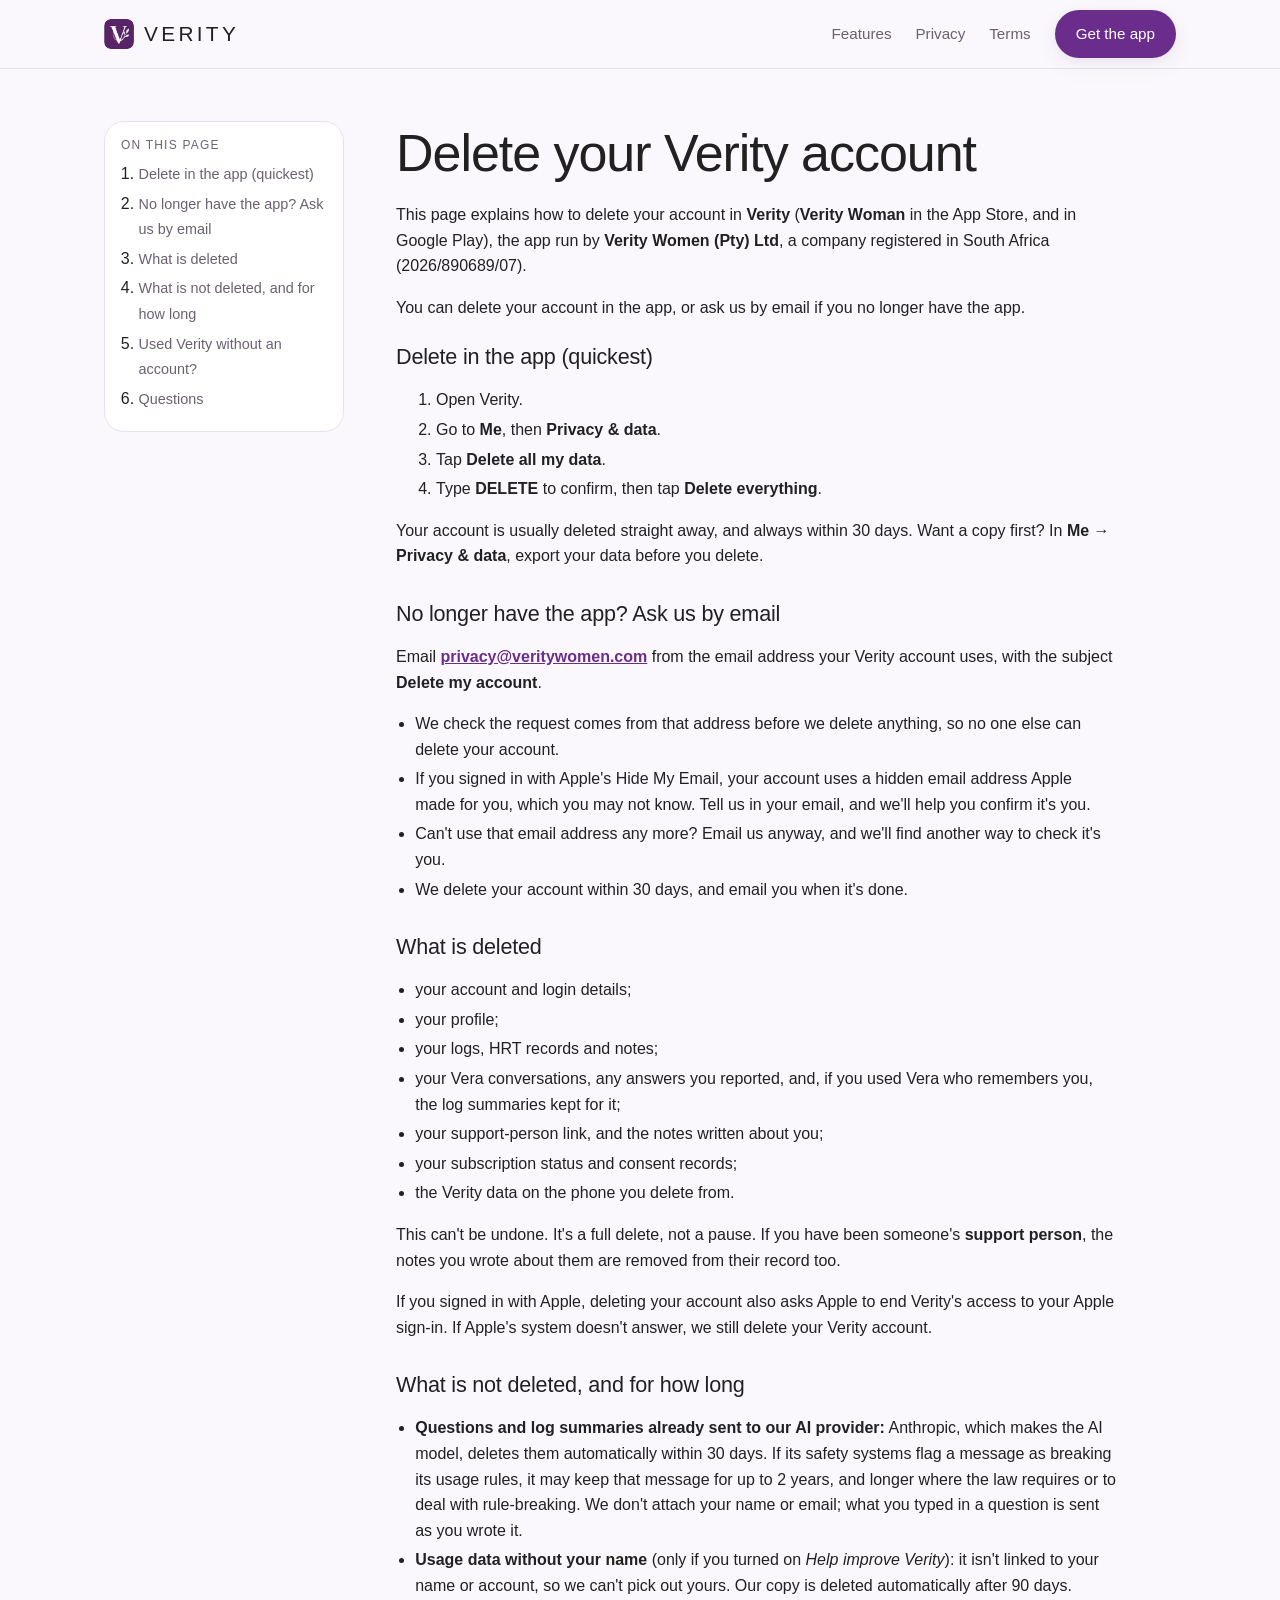
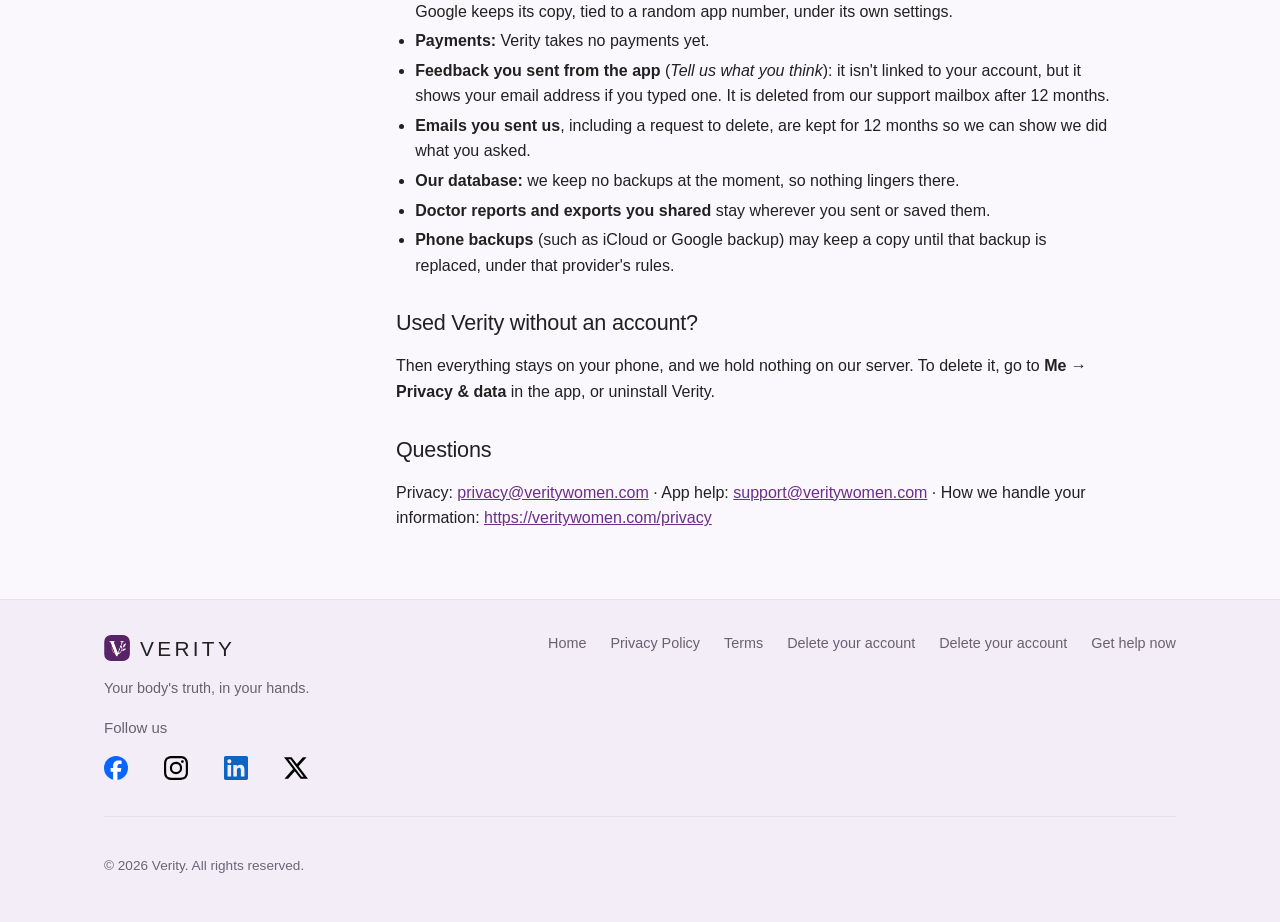
==== delete-account/index.html @ 9a5a7bed "Delete-account page (release 3) and footer link to it /delete-account from Lux's 25 Nov page v3 (sec" ====
<!DOCTYPE html>
<!--
  Terms of Use v2 for release 3 (no payments). Source: Lux, 25 Nov 2026 (Terms v2 final) with Lux's
  27 Nov 2026 release 3 edits. terms.html and terms/index.html must stay identical - change both.
  The Apple seller note under section 14.1 is live text on purpose; delete it once the App Store
  account is converted to Verity Women (Pty) Ltd (see the comment beside it).
-->
<html lang="en">
<head>
  <meta charset="UTF-8" />
  <meta name="viewport" content="width=device-width, initial-scale=1" />
  <title>Delete your account — Verity</title>
  <meta name="description" content="How to delete your Verity account and data, in the app or by email if you no longer have the app." />
  <meta name="theme-color" content="#6B2D8B" />
  <meta name="robots" content="index, follow" />
  <link rel="icon" type="image/png" sizes="96x96" href="/favicon-96.png" />
  <link rel="icon" type="image/png" sizes="32x32" href="/favicon-32.png" />
  <link rel="icon" type="image/png" sizes="16x16" href="/favicon-16.png" />
  <link rel="apple-touch-icon" sizes="180x180" href="/apple-touch-icon.png" />
  <link rel="stylesheet" href="/styles.css?v=20261127a" />
  <!-- Google Analytics (site visits only; Measurement ID G-VDQ16S09LS) -->
  <script async src="https://www.googletagmanager.com/gtag/js?id=G-VDQ16S09LS"></script>
  <script>
    window.dataLayer = window.dataLayer || [];
    function gtag(){dataLayer.push(arguments);}
    gtag('js', new Date());
    (function () {
      try {
        var params = new URLSearchParams(window.location.search);
        if (params.get('internal') === '1') {
          document.cookie = 'verity_ga_internal=1;path=/;max-age=31536000;SameSite=Lax;Secure';
        }
        var isInternal = document.cookie.split(';').some(function (c) {
          return c.trim().indexOf('verity_ga_internal=1') === 0;
        });
        gtag('config', 'G-VDQ16S09LS', isInternal ? { traffic_type: 'internal' } : {});
      } catch (e) {
        gtag('config', 'G-VDQ16S09LS');
      }
    })();
  </script>
</head>
<body>
  <a class="skip-link" href="#main">Skip to content</a>

  <header class="site-header">
    <div class="wrap nav">
      <a class="brand" href="/" aria-label="Verity home">
        <img class="brand-mark" src="/favicon-96.png" width="30" height="30" alt="" />
        <span class="wordmark">Verity</span>
      </a>
      <nav class="nav-links" aria-label="Primary">
        <a href="/#features">Features</a>
        <a href="/privacy">Privacy</a>
        <a href="/terms">Terms</a>
        <a class="btn btn-primary nav-cta" href="https://apps.apple.com/app/id6809762705">Get the app</a>
      </nav>
    </div>
  </header>

  <main id="main" class="legal">
    <div class="wrap legal-grid">
      <aside class="legal-toc" aria-label="On this page">
        <h2>On this page</h2>
        <ol>
          <li><a href="#delete-in-the-app-quickest">Delete in the app (quickest)</a></li>
          <li><a href="#no-longer-have-the-app-ask-us-by-email">No longer have the app? Ask us by email</a></li>
          <li><a href="#what-is-deleted">What is deleted</a></li>
          <li><a href="#what-is-not-deleted-and-for-how-long">What is not deleted, and for how long</a></li>
          <li><a href="#used-verity-without-an-account">Used Verity without an account?</a></li>
          <li><a href="#questions">Questions</a></li>
        </ol>
      </aside>
      <article class="legal-body">
        <h1>Delete your Verity account</h1>

<p>This page explains how to delete your account in <strong>Verity</strong> (<strong>Verity Woman</strong> in the App Store, and in Google Play), the app run by <strong>Verity Women (Pty) Ltd</strong>, a company registered in South Africa (2026/890689/07).</p>
<p>You can delete your account in the app, or ask us by email if you no longer have the app.</p>
<h2 id="delete-in-the-app-quickest">Delete in the app (quickest)</h2>
<ol>
<li>Open Verity.</li>
<li>Go to <strong>Me</strong>, then <strong>Privacy &amp; data</strong>.</li>
<li>Tap <strong>Delete all my data</strong>.</li>
<li>Type <strong>DELETE</strong> to confirm, then tap <strong>Delete everything</strong>.</li>
</ol>
<p>Your account is usually deleted straight away, and always within 30 days. Want a copy first? In <strong>Me → Privacy &amp; data</strong>, export your data before you delete.</p>
<h2 id="no-longer-have-the-app-ask-us-by-email">No longer have the app? Ask us by email</h2>
<p>Email <strong><a href="mailto:privacy@veritywomen.com">privacy@veritywomen.com</a></strong> from the email address your Verity account uses, with the subject <strong>Delete my account</strong>.</p>
<ul>
<li>We check the request comes from that address before we delete anything, so no one else can delete your account.</li>
<li>If you signed in with Apple's Hide My Email, your account uses a hidden email address Apple made for you, which you may not know. Tell us in your email, and we'll help you confirm it's you.</li>
<li>Can't use that email address any more? Email us anyway, and we'll find another way to check it's you.</li>
<li>We delete your account within 30 days, and email you when it's done.</li>
</ul>
<h2 id="what-is-deleted">What is deleted</h2>
<ul>
<li>your account and login details;</li>
<li>your profile;</li>
<li>your logs, HRT records and notes;</li>
<li>your Vera conversations, any answers you reported, and, if you used Vera who remembers you, the log summaries kept for it;</li>
<li>your support-person link, and the notes written about you;</li>
<li>your subscription status and consent records;</li>
<li>the Verity data on the phone you delete from.</li>
</ul>
<p>This can't be undone. It's a full delete, not a pause. If you have been someone's <strong>support person</strong>, the notes you wrote about them are removed from their record too.</p>
<p>If you signed in with Apple, deleting your account also asks Apple to end Verity's access to your Apple sign-in. If Apple's system doesn't answer, we still delete your Verity account.</p>
<h2 id="what-is-not-deleted-and-for-how-long">What is not deleted, and for how long</h2>
<ul>
<li><strong>Questions and log summaries already sent to our AI provider:</strong> Anthropic, which makes the AI model, deletes them automatically within 30 days. If its safety systems flag a message as breaking its usage rules, it may keep that message for up to 2 years, and longer where the law requires or to deal with rule-breaking. We don't attach your name or email; what you typed in a question is sent as you wrote it.</li>
<li><strong>Usage data without your name</strong> (only if you turned on <em>Help improve Verity</em>): it isn't linked to your name or account, so we can't pick out yours. Our copy is deleted automatically after 90 days. Google keeps its copy, tied to a random app number, under its own settings.</li>
<li><strong>Payments:</strong> Verity takes no payments yet.</li>
<li><strong>Feedback you sent from the app</strong> (<em>Tell us what you think</em>): it isn't linked to your account, but it shows your email address if you typed one. It is deleted from our support mailbox after 12 months.</li>
<li><strong>Emails you sent us</strong>, including a request to delete, are kept for 12 months so we can show we did what you asked.</li>
<li><strong>Our database:</strong> we keep no backups at the moment, so nothing lingers there.</li>
<li><strong>Doctor reports and exports you shared</strong> stay wherever you sent or saved them.</li>
<li><strong>Phone backups</strong> (such as iCloud or Google backup) may keep a copy until that backup is replaced, under that provider's rules.</li>
</ul>
<h2 id="used-verity-without-an-account">Used Verity without an account?</h2>
<p>Then everything stays on your phone, and we hold nothing on our server. To delete it, go to <strong>Me → Privacy &amp; data</strong> in the app, or uninstall Verity.</p>
<h2 id="questions">Questions</h2>
<p>Privacy: <a href="mailto:privacy@veritywomen.com">privacy@veritywomen.com</a> · App help: <a href="mailto:support@veritywomen.com">support@veritywomen.com</a> · How we handle your information: <a href="https://veritywomen.com/privacy">https://veritywomen.com/privacy</a></p>
      </article>

    </div>
  </main>

  <footer class="site-footer">
    <div class="wrap">
      <div class="footer-grid">
        <div class="footer-brand">
          <a class="brand" href="/" aria-label="Verity home">
            <img class="brand-mark" src="/favicon-96.png" width="26" height="26" alt="" />
            <span class="wordmark">Verity</span>
          </a>
          <p>Your body's truth, in your hands.</p>
          <div class="footer-social">
            <p class="footer-social-label">Follow us</p>
            <ul class="social-icons">
              <li><a class="social-icon social-icon--facebook" data-social="facebook" href="https://www.facebook.com/veritywomen" target="_blank" rel="noopener noreferrer" aria-label="Verity on Facebook"><svg width="24" height="24" viewBox="0 0 24 24" aria-hidden="true" focusable="false"><circle cx="12" cy="12" r="12" fill="#0866FF"/><path fill="#FFFFFF" d="M9.101 23.691v-7.98H6.627v-3.667h2.474v-1.58c0-4.085 1.848-5.978 5.858-5.978.401 0 .955.042 1.468.103a8.68 8.68 0 0 1 1.141.195v3.325a8.623 8.623 0 0 0-.653-.036 26.805 26.805 0 0 0-.733-.009c-.707 0-1.259.096-1.675.309a1.686 1.686 0 0 0-.679.622c-.258.42-.374.995-.374 1.752v1.297h3.919l-.386 2.103-.287 1.564h-3.246v8.245A12 12 0 0 1 9.101 23.691Z"/></svg></a></li>
              <li><a class="social-icon social-icon--instagram" data-social="instagram" href="https://www.instagram.com/veritywomen/" target="_blank" rel="noopener noreferrer" aria-label="Verity on Instagram"><svg width="24" height="24" viewBox="0 0 24 24" fill="currentColor" aria-hidden="true" focusable="false"><path d="M7.0301.084c-1.2768.0602-2.1487.264-2.911.5634-.7888.3075-1.4575.72-2.1228 1.3877-.6652.6677-1.075 1.3368-1.3802 2.127-.2954.7638-.4956 1.6365-.552 2.914-.0564 1.2775-.0689 1.6882-.0626 4.947.0062 3.2586.0206 3.6671.0825 4.9473.061 1.2765.264 2.1482.5635 2.9107.308.7889.72 1.4573 1.388 2.1228.6679.6655 1.3365 1.0743 2.1285 1.38.7632.295 1.6361.4961 2.9134.552 1.2773.056 1.6884.069 4.9462.0627 3.2578-.0062 3.668-.0207 4.9478-.0814 1.28-.0607 2.147-.2652 2.9098-.5633.7889-.3086 1.4578-.72 2.1228-1.3881.665-.6682 1.0745-1.3378 1.3795-2.1284.2957-.7632.4966-1.636.552-2.9124.056-1.2809.0692-1.6898.063-4.948-.0063-3.2583-.021-3.6668-.0817-4.9465-.0607-1.2797-.264-2.1487-.5633-2.9117-.3084-.7889-.72-1.4568-1.3876-2.1228C21.2982 1.33 20.628.9208 19.8378.6165 19.074.321 18.2017.1197 16.9244.0645 15.6471.0093 15.236-.005 11.977.0014 8.718.0076 8.31.0215 7.0301.0839m.1402 21.6932c-1.17-.0509-1.8053-.2453-2.2287-.408-.5606-.216-.96-.4771-1.3819-.895-.422-.4178-.6811-.8186-.9-1.378-.1644-.4234-.3624-1.058-.4171-2.228-.0595-1.2645-.072-1.6442-.079-4.848-.007-3.2037.0053-3.583.0607-4.848.05-1.169.2456-1.805.408-2.2282.216-.5613.4762-.96.895-1.3816.4188-.4217.8184-.6814 1.3783-.9003.423-.1651 1.0575-.3614 2.227-.4171 1.2655-.06 1.6447-.072 4.848-.079 3.2033-.007 3.5835.005 4.8495.0608 1.169.0508 1.8053.2445 2.228.408.5608.216.96.4754 1.3816.895.4217.4194.6816.8176.9005 1.3787.1653.4217.3617 1.056.4169 2.2263.0602 1.2655.0739 1.645.0796 4.848.0058 3.203-.0055 3.5834-.061 4.848-.051 1.17-.245 1.8055-.408 2.2294-.216.5604-.4763.96-.8954 1.3814-.419.4215-.8181.6811-1.3783.9-.4224.1649-1.0577.3617-2.2262.4174-1.2656.0595-1.6448.072-4.8493.079-3.2045.007-3.5825-.006-4.848-.0608M16.953 5.5864A1.44 1.44 0 1 0 18.39 4.144a1.44 1.44 0 0 0-1.437 1.4424M5.8385 12.012c.0067 3.4032 2.7706 6.1557 6.173 6.1493 3.4026-.0065 6.157-2.7701 6.1506-6.1733-.0065-3.4032-2.771-6.1565-6.174-6.1498-3.403.0067-6.156 2.771-6.1496 6.1738M8 12.0077a4 4 0 1 1 4.008 3.9921A3.9996 3.9996 0 0 1 8 12.0077"/></svg></a></li>
              <li><a class="social-icon social-icon--linkedin" data-social="linkedin" href="https://www.linkedin.com/company/verity-women/" target="_blank" rel="noopener noreferrer" aria-label="Verity on LinkedIn"><svg width="24" height="24" viewBox="0 0 24 24" fill="currentColor" aria-hidden="true" focusable="false"><path d="M20.45 20.45h-3.56v-5.57c0-1.33-.03-3.04-1.85-3.04-1.86 0-2.14 1.45-2.14 2.94v5.67H9.34V9h3.42v1.56h.05c.48-.9 1.64-1.85 3.37-1.85 3.6 0 4.27 2.37 4.27 5.46v6.28zM5.34 7.43a2.07 2.07 0 1 1 0-4.14 2.07 2.07 0 0 1 0 4.14zM7.12 20.45H3.55V9h3.57v11.45zM22.22 0H1.77C.79 0 0 .77 0 1.73v20.54C0 23.23.79 24 1.77 24h20.45c.98 0 1.78-.77 1.78-1.73V1.73C24 .77 23.2 0 22.22 0z"/></svg></a></li>
              <li><a class="social-icon social-icon--x" data-social="x" href="https://x.com/veritywomenapp" target="_blank" rel="noopener noreferrer" aria-label="Verity on X"><svg width="24" height="24" viewBox="0 0 24 24" fill="currentColor" aria-hidden="true" focusable="false"><path d="M18.901 1.153h3.68l-8.04 9.19L24 22.846h-7.406l-5.8-7.584-6.638 7.584H.474l8.6-9.83L0 1.154h7.594l5.243 6.932ZM17.61 20.644h2.039L6.486 3.24H4.298Z"/></svg></a></li>
            </ul>
          </div>
        </div>
        <nav class="footer-links" aria-label="Footer">
          <a href="/">Home</a>
          <a href="/privacy/">Privacy Policy</a>
          <a href="/terms/">Terms</a>
          <a href="/delete-account/">Delete your account</a>
          <a href="/delete-account/">Delete your account</a>
          <a href="/help/">Get help now</a>
        </nav>
      </div>
      <div class="footer-bottom">
        <p>© <span id="year">2026</span> Verity. All rights reserved.</p>
      </div>
    </div>
  </footer>
  <script src="/script.js?v=20261018c" defer></script>
</body>
</html>
---- styles.css ----
/* =========================================================================
   Verity — website stylesheet
   Design tokens ported 1:1 from the app (src/constants/colors.ts,
   typography.ts, spacing.ts) so app and web feel like one product.
   Two weights only (400/500). Sentence case. Warm, human, not clinical.
   ========================================================================= */

:root {
  /* Brand — mode-invariant */
  --plum: #6B2D8B;
  --plum-mid: #9B5DBF;
  --plum-light: #F2E8F7;
  --teal: #006D77;
  --teal-mid: #4DA8B0;
  --teal-light: #E0F5F7;
  --rose: #E8A0BF;
  --rose-dark: #C0607A;
  --rose-light: #FCE4EC;

  /* Pastel fills — soft in both modes */
  --fill-lavender: #F2E8F7;
  --fill-mint: #E0F5F7;
  --fill-blush: #FCE4EC;
  --fill-cream: #FFF8E7;
  --fill-sage: #EDF7EC;
  --fill-morning: #FFF3E8;

  /* Functional */
  --success: #2E7D32;
  --warning: #E65100;
  --error: #C62828;
  --info: #1565C0;
  --success-bg: #E8F5E9;
  --error-bg: #FFEBEE;

  /* Semantic — light mode defaults */
  --bg: #FAF8FC;
  --surface: #F2EDF7;
  --surface-high: #FFFFFF;
  --text-primary: #212121;
  --text-second: #6B6070;
  --text-light: #6E6377;
  --separator: #E8E0F0;
  --border: #D8CCE8;
  --ink-on-primary: #FFFFFF;
  --ink-on-fill: #212121;
  --scrim: rgba(0, 0, 0, 0.5);

  /* Eyebrow labels — mode-aware so they clear AA on both backgrounds */
  --eyebrow-plum: #6B2D8B;
  --eyebrow-teal: #006D77;

  /* Radius */
  --r-sm: 8px;
  --r-md: 12px;
  --r-card: 20px;
  --r-sheet: 28px;
  --r-pill: 100px;

  /* Spacing scale (dp → px) */
  --s-xs: 4px;
  --s-sm: 8px;
  --s-md: 16px;
  --s-lg: 24px;
  --s-xl: 32px;
  --s-xxl: 52px;
  --section-gap: 96px;

  /* Fonts — system only, matches the native app */
  --font: -apple-system, BlinkMacSystemFont, "Segoe UI", Roboto, "Helvetica Neue",
    Arial, sans-serif;

  --shadow-card: 0 2px 8px rgba(107, 45, 139, 0.06),
    0 8px 24px rgba(107, 45, 139, 0.06);
  --shadow-lift: 0 4px 12px rgba(107, 45, 139, 0.10),
    0 16px 40px rgba(107, 45, 139, 0.10);

  --maxw: 1120px;
}

@media (prefers-color-scheme: dark) {
  :root {
    --bg: #1A1A2E;
    --surface: #231A30;
    --surface-high: #2C2040;
    --text-primary: #F0EAF6;
    --text-second: #A090B0;
    --text-light: #9C8CAC;
    --separator: #2A1E38;
    --border: #3D2E50;
    --eyebrow-plum: #C9A6E0;
    --eyebrow-teal: #4DA8B0;
    --success-bg: #20321F;
    --error-bg: #3A1E20;
    --shadow-card: 0 2px 8px rgba(0, 0, 0, 0.3), 0 8px 24px rgba(0, 0, 0, 0.3);
    --shadow-lift: 0 4px 12px rgba(0, 0, 0, 0.4), 0 16px 40px rgba(0, 0, 0, 0.4);
  }
  /* Pastel fills stay soft but darken slightly so text on them still reads */
  :root {
    --fill-lavender: #2A2036;
    --fill-mint: #16292E;
    --fill-blush: #2E1D26;
    --fill-cream: #2E2A1B;
    --fill-sage: #1E2A1D;
    --fill-morning: #2E241A;
    --ink-on-fill: #F0EAF6;
  }
}

/* ---------- Reset ---------- */
*, *::before, *::after { box-sizing: border-box; }
html { scroll-behavior: smooth; -webkit-text-size-adjust: 100%; }
@media (prefers-reduced-motion: reduce) {
  html { scroll-behavior: auto; }
  *, *::before, *::after {
    animation-duration: 0.001ms !important;
    animation-iteration-count: 1 !important;
    transition-duration: 0.001ms !important;
  }
}
body {
  margin: 0;
  font-family: var(--font);
  font-size: 16px;
  line-height: 1.6;
  font-weight: 400;
  color: var(--text-primary);
  background: var(--bg);
  -webkit-font-smoothing: antialiased;
  text-rendering: optimizeLegibility;
}
img, svg { max-width: 100%; display: block; }
a { color: var(--plum); text-decoration: none; }
a:hover { text-decoration: underline; }
:root { accent-color: var(--plum); }

/* Visible focus for keyboard users everywhere */
:focus-visible {
  outline: 3px solid var(--teal);
  outline-offset: 2px;
  border-radius: var(--r-sm);
}

.skip-link {
  position: absolute;
  left: -999px;
  top: 0;
  background: var(--plum);
  color: var(--ink-on-primary);
  padding: var(--s-sm) var(--s-md);
  border-radius: var(--r-md);
  z-index: 200;
}
.skip-link:focus { left: var(--s-md); top: var(--s-md); }

/* ---------- Layout ---------- */
.wrap { width: 100%; max-width: var(--maxw); margin: 0 auto; padding: 0 var(--s-lg); }
section { padding: var(--section-gap) 0; }
.section-head { max-width: 640px; margin: 0 auto var(--s-xl); text-align: center; }

/* ---------- Type ---------- */
h1, h2, h3, h4 { font-weight: 500; line-height: 1.25; margin: 0 0 var(--s-md); letter-spacing: -0.01em; }
h1 { font-size: clamp(2rem, 4.5vw, 3.25rem); letter-spacing: -0.02em; }
h2 { font-size: clamp(1.6rem, 3vw, 2.25rem); }
h3 { font-size: 1.25rem; }
.eyebrow {
  font-size: 0.6875rem; font-weight: 500; letter-spacing: 0.1em;
  text-transform: uppercase; color: var(--eyebrow-plum);
  display: inline-block; margin-bottom: var(--s-sm);
}
.eyebrow-teal { color: var(--eyebrow-teal); }
.lede { font-size: clamp(1.05rem, 1.6vw, 1.25rem); color: var(--text-second); }
.muted { color: var(--text-second); }
.tiny { font-size: 0.8125rem; color: var(--text-light); }

/* ---------- Buttons ---------- */
.btn {
  display: inline-flex; align-items: center; justify-content: center; gap: var(--s-sm);
  min-height: 48px; padding: 0 var(--s-lg);
  border-radius: var(--r-pill); border: 1.5px solid transparent;
  font-family: inherit; font-size: 1rem; font-weight: 500; line-height: 1;
  cursor: pointer; transition: transform 0.15s ease, box-shadow 0.15s ease, background 0.15s ease;
  text-decoration: none;
}
.btn:hover { text-decoration: none; }
.btn-primary { background: var(--plum); color: var(--ink-on-primary); box-shadow: var(--shadow-card); }
.btn-primary:hover { background: var(--plum-mid); transform: translateY(-1px); box-shadow: var(--shadow-lift); }
.btn-ghost { background: transparent; color: var(--plum); border-color: var(--border); }
.btn-ghost:hover { background: var(--plum-light); }
.btn-block { width: 100%; }

/* ---------- Header ---------- */
.site-header {
  position: sticky; top: 0; z-index: 100;
  background: var(--bg); /* fully opaque so the CTA band never bleeds through the plum nav button */
  border-bottom: 1px solid var(--separator);
}
.nav { display: flex; align-items: center; justify-content: space-between; height: 68px; }
.nav-links { display: flex; align-items: center; gap: var(--s-lg); }
.nav-links a { color: var(--text-second); font-size: 0.95rem; }
.nav-links a:hover { color: var(--text-primary); text-decoration: none; }
/* the primary CTA in the nav must keep its white-on-plum styling — beat `.nav-links a` specificity */
.nav-links a.btn-primary { color: var(--ink-on-primary); }
.nav-links a.btn-primary:hover { color: var(--ink-on-primary); }
.brand { display: inline-flex; align-items: center; gap: 10px; }
.brand:hover { text-decoration: none; }
.wordmark {
  font-size: 1.3rem; font-weight: 500; letter-spacing: 0.16em;
  text-transform: uppercase; color: var(--text-primary);
}
.nav-toggle { display: none; }

/* ---------- Hero ---------- */
.hero { padding-top: 72px; padding-bottom: 72px; overflow: clip; }
.hero-grid {
  display: grid; grid-template-columns: 1.05fr 0.95fr; gap: var(--s-xxl); align-items: center;
}
.hero h1 { margin-bottom: var(--s-md); }
.hero .lede { margin-bottom: var(--s-lg); max-width: 34ch; }
/* gap 14px = Apple's minimum clear space: a quarter of the 56px badge height */
.hero-badges { display: flex; flex-wrap: wrap; align-items: center; gap: 14px; margin-top: var(--s-lg); }

/* Waitlist form */
.waitlist { margin-top: var(--s-md); max-width: 460px; }
.waitlist-row { display: flex; gap: var(--s-sm); flex-wrap: wrap; }
.field {
  flex: 1 1 220px; min-height: 48px; padding: 0 var(--s-md);
  border: 1.5px solid var(--border); border-radius: var(--r-pill);
  background: var(--surface-high); color: var(--text-primary);
  font-family: inherit; font-size: 1rem;
}
.field::placeholder { color: var(--text-light); }
.field:focus-visible { outline: 3px solid var(--teal); outline-offset: 1px; }
/* brief highlight when a "Coming soon" store badge sends focus to this field */
.field--pulse { animation: field-pulse 1.2s ease-out; }
@keyframes field-pulse {
  0%   { box-shadow: 0 0 0 0 rgba(0, 109, 119, 0.45); }
  100% { box-shadow: 0 0 0 12px rgba(0, 109, 119, 0); }
}
.form-note { margin-top: var(--s-sm); }
/* Waitlist status — readable at arm's length; not tiny green text */
.form-msg {
  margin-top: var(--s-sm);
  min-height: 1.35em;
  font-size: 1rem; /* body = 16 */
  line-height: 1.4;
  font-weight: 500;
}
.form-msg[data-state="ok"],
.form-msg[data-state="err"],
.form-msg[data-state="pending"] {
  padding: 12px 16px;
  border-radius: var(--r-md, 12px);
}
.form-msg[data-state="ok"] {
  color: var(--success);
  background: var(--success-bg);
  border: 1px solid var(--success);
}
.form-msg[data-state="err"] {
  color: var(--error);
  background: var(--error-bg, #FDECEA);
  border: 1px solid var(--error);
}
.form-msg[data-state="pending"] {
  color: var(--text-primary);
  background: var(--surface-high);
  border: 1px solid var(--border);
}
/* Dark CTA band: keep success/error banners readable on plum */
.cta-band .form-msg[data-state="ok"] {
  color: #0d3b12;
  background: #e8f5e9;
  border-color: #2e7d32;
}
.cta-band .form-msg[data-state="err"] {
  color: #5c1010;
  background: #fdecea;
  border-color: #c62828;
}
.cta-band .form-msg[data-state="pending"] {
  color: #1a1224;
  background: rgba(255, 255, 255, 0.95);
  border-color: rgba(255, 255, 255, 0.5);
}

/* Phone mock */
.hero-art { display: flex; justify-content: center; }
.phone {
  width: min(300px, 100%); aspect-ratio: 300 / 610;
  background: var(--surface-high);
  border: 10px solid #14101c; border-radius: 44px;
  box-shadow: var(--shadow-lift); overflow: hidden; position: relative;
}
@media (prefers-color-scheme: dark) { .phone { border-color: #000; } }
.phone-screen { position: absolute; inset: 0; display: flex; flex-direction: column; padding: 22px 18px; gap: 12px; }
.phone-greet { font-size: 1.35rem; font-weight: 500; letter-spacing: -0.01em; }
.chip {
  display: inline-flex; align-items: center; gap: 6px; align-self: flex-start;
  padding: 6px 12px; border-radius: var(--r-pill); font-size: 0.75rem; font-weight: 500;
  background: var(--plum); color: #fff;
}
.mini-card { border-radius: var(--r-card); padding: 14px; }
.mini-card h4 { font-size: 0.9rem; margin: 0 0 6px; font-weight: 500; }
.mini-card p { font-size: 0.78rem; margin: 0; color: var(--ink-on-fill); opacity: 0.85; }
.mini-lav { background: var(--fill-lavender); }
.mini-mint { background: var(--fill-mint); }
.mini-blush { background: var(--fill-blush); }
.spark { display: flex; align-items: flex-end; gap: 5px; height: 46px; margin-top: 6px; }
.spark span { flex: 1; background: var(--plum); border-radius: 3px 3px 0 0; opacity: 0.85; }

/* Faithful light-mode app home screen (fixed light palette — stays light in dark mode) */
.pscreen {
  position: absolute; inset: 0; background: #FBF9FE;
  display: flex; flex-direction: column; padding: 16px 13px 0; gap: 10px; overflow: hidden;
}
.ps-greetcard { background: #F2E8F7; border-radius: 15px; padding: 13px 14px; }
.ps-report { background: #E0F5F7; }
.ps-report-h { display: inline-flex; align-items: center; gap: 5px; font-size: 0.6rem; font-weight: 600; color: #006D77; }
.ps-report-h svg { width: 12px; height: 12px; }
.ps-report p { margin: 5px 0 0; font-size: 0.62rem; line-height: 1.35; color: #234A4E; }
.ps-hi { font-size: 1.16rem; font-weight: 600; line-height: 1.12; letter-spacing: -0.01em; color: #2A2233; }
.ps-sub { margin: 6px 0 0; font-size: 0.66rem; line-height: 1.35; color: #4A4152; }
.ps-logrow { display: flex; align-items: center; gap: 7px; background: #fff; border: 1px solid #ECE3F3; border-radius: 11px; padding: 8px 10px; }
.ps-check { flex: none; width: 16px; height: 16px; border-radius: 50%; background: #E0F5F7; color: #006D77; display: grid; place-items: center; }
.ps-check svg { width: 10px; height: 10px; }
.ps-logtext { font-size: 0.6rem; color: #6B6070; }
.ps-logtext b { color: #3A3244; font-weight: 600; }
.ps-stats { display: grid; grid-template-columns: repeat(3, 1fr); gap: 6px; }
.ps-stat { border-radius: 12px; padding: 9px 8px 10px; }
.ps-stat b { display: block; font-size: 1.15rem; font-weight: 600; line-height: 1; }
.ps-stat b i { font-size: 0.58rem; font-weight: 500; font-style: normal; opacity: 0.65; }
.ps-stat span { display: block; margin-top: 4px; font-size: 0.52rem; line-height: 1.15; color: #6B6070; }
.ps-lav { background: #F2E8F7; } .ps-lav b { color: #6B2D8B; }
.ps-mint { background: #E0F5F7; } .ps-mint b { color: #006D77; }
.ps-blush { background: #FCE4EC; } .ps-blush b { color: #C0607A; }
.ps-card { background: #F6F1FB; border-radius: 14px; padding: 10px 12px; }
.ps-trend-top { display: flex; justify-content: space-between; align-items: center; }
.ps-eyebrow { font-size: 0.55rem; text-transform: uppercase; letter-spacing: 0.06em; color: #6B6070; font-weight: 500; }
.ps-trend-up { font-size: 0.56rem; font-weight: 500; color: #2E7D32; }
.ps-spark { display: flex; align-items: flex-end; gap: 3px; height: 36px; margin-top: 8px; }
.ps-spark span { flex: 1; background: linear-gradient(to top, #9B5DBF, #6B2D8B); border-radius: 2px 2px 0 0; }
.ps-vera { background: #F2E8F7; }
.ps-vera-h { display: inline-flex; align-items: center; gap: 5px; font-size: 0.6rem; font-weight: 600; color: #6B2D8B; }
.ps-vera-h svg { width: 12px; height: 12px; }
.ps-vera p { margin: 5px 0 0; font-size: 0.63rem; line-height: 1.35; color: #3A3244; }
.ps-nav {
  margin-top: auto; display: flex; justify-content: space-between;
  padding: 8px 8px 10px; border-top: 1px solid #ECE3F3; background: #fff;
}
.ps-nav span { display: flex; flex-direction: column; align-items: center; gap: 2px; font-size: 0.5rem; color: #9086A0; }
.ps-nav span.on { color: #6B2D8B; }
.ps-nav svg { width: 15px; height: 15px; }
.ps-fab {
  position: absolute; right: 13px; bottom: 42px; width: 36px; height: 36px; border-radius: 50%;
  background: #6B2D8B; display: grid; place-items: center; box-shadow: 0 4px 12px rgba(107, 45, 139, 0.4);
}
.ps-fab svg { width: 18px; height: 18px; color: #fff; }

/* ---------- Brand mark (header/footer logo) ---------- */
.brand-mark { display: block; border-radius: 7px; }

/* ---------- Meet Vera ---------- */
.meet-grid { display: grid; grid-template-columns: 0.9fr 1.1fr; gap: var(--s-xxl); align-items: center; }
.meet-media {
  border-radius: var(--r-card); overflow: hidden; box-shadow: var(--shadow-lift);
  aspect-ratio: 4 / 5; background: var(--fill-blush);
}
.meet-media img { width: 100%; height: 100%; object-fit: cover; object-position: center 25%; display: block; }
.meet-copy .lede { max-width: 40ch; }
.ask-vera-chip {
  display: flex; gap: var(--s-md); align-items: center; margin-top: var(--s-lg);
  background: var(--surface-high); border: 1px solid var(--separator);
  border-radius: var(--r-card); padding: var(--s-md); box-shadow: var(--shadow-card);
}
.ask-vera-chip .avatar { width: 52px; height: 52px; border-radius: 50%; flex: none; }
.ask-vera-chip strong { display: block; font-weight: 500; }
.ask-vera-chip span { font-size: 0.9rem; color: var(--text-second); }

/* ---------- Trust bar ---------- */
.trustbar { background: var(--surface); border-top: 1px solid var(--separator); border-bottom: 1px solid var(--separator); }
.trustbar .wrap { padding-top: var(--s-xl); padding-bottom: var(--s-xl); }
.trust-grid { display: grid; grid-template-columns: repeat(4, 1fr); gap: var(--s-lg); }
.trust-item { display: flex; gap: var(--s-sm); align-items: flex-start; }
.trust-item svg { flex: none; margin-top: 2px; color: var(--teal); }
.trust-item strong { display: block; font-weight: 500; font-size: 0.95rem; }
.trust-item span { font-size: 0.85rem; color: var(--text-second); }

/* ---------- Feature cards ---------- */
.cards { display: grid; grid-template-columns: repeat(3, 1fr); gap: var(--s-lg); }
.card {
  background: var(--surface-high); border: 1px solid var(--separator);
  border-radius: var(--r-card); padding: var(--s-lg); box-shadow: var(--shadow-card);
}
.card .ico {
  width: 46px; height: 46px; border-radius: 14px; display: grid; place-items: center;
  margin-bottom: var(--s-md); color: var(--plum);
}
.ico-lav { background: var(--fill-lavender); color: var(--plum); }
.ico-mint { background: var(--fill-mint); color: var(--teal); }
.ico-blush { background: var(--fill-blush); color: var(--rose-dark); }
.ico-sage { background: var(--fill-sage); color: var(--success); }
.ico-cream { background: var(--fill-cream); color: var(--warning); }
.ico-morning { background: var(--fill-morning); color: var(--warning); }
.card h3 { margin-bottom: var(--s-xs); font-size: 1.1rem; }
.card p { margin: 0; color: var(--text-second); font-size: 0.95rem; }

/* ---------- Steps ---------- */
.steps { display: grid; grid-template-columns: repeat(3, 1fr); gap: var(--s-lg); counter-reset: step; }
.step { text-align: left; }
.step .num {
  width: 40px; height: 40px; border-radius: var(--r-pill); display: grid; place-items: center;
  background: var(--plum); color: #fff; font-weight: 500; margin-bottom: var(--s-md);
}
.step h3 { font-size: 1.1rem; }
.step p { margin: 0; color: var(--text-second); font-size: 0.95rem; }

/* ---------- Split / privacy ---------- */
.split { display: grid; grid-template-columns: 1fr 1fr; gap: var(--s-xxl); align-items: center; }
.panel {
  background: var(--fill-mint); border-radius: var(--r-card); padding: var(--s-xl);
}
.panel ul { list-style: none; margin: var(--s-md) 0 0; padding: 0; }
.panel li { display: flex; gap: var(--s-sm); padding: var(--s-sm) 0; color: var(--ink-on-fill); }
.panel li svg { flex: none; color: var(--teal); margin-top: 3px; }

/* ---------- Audience ---------- */
.stages { display: flex; flex-wrap: wrap; gap: var(--s-sm); justify-content: center; margin-top: var(--s-lg); }
.stage-pill {
  padding: 10px 18px; border-radius: var(--r-pill); background: var(--surface-high);
  border: 1px solid var(--border); font-size: 0.95rem; color: var(--text-primary);
}

/* ---------- FAQ ---------- */
.faq { max-width: 760px; margin: 0 auto; }
.faq details {
  border: 1px solid var(--separator); border-radius: var(--r-md);
  background: var(--surface-high); margin-bottom: var(--s-sm); overflow: hidden;
}
.faq summary {
  cursor: pointer; padding: var(--s-md) var(--s-lg); font-weight: 500; list-style: none;
  display: flex; justify-content: space-between; align-items: center; gap: var(--s-md);
}
.faq summary::-webkit-details-marker { display: none; }
.faq summary::after { content: "+"; font-size: 1.4rem; color: var(--plum); line-height: 1; }
.faq details[open] summary::after { content: "\2013"; }
.faq details > div { padding: 0 var(--s-lg) var(--s-md); color: var(--text-second); }
.faq details > div a { text-decoration: underline; text-underline-offset: 2px; }

/* ---------- CTA band ---------- */
.cta-band { background: linear-gradient(135deg, var(--plum), var(--teal)); color: #fff; }
.cta-band h2, .cta-band p { color: #fff; }
.cta-band .wrap { text-align: center; }
.cta-band .waitlist { margin: var(--s-lg) auto 0; }
.cta-band .field { background: rgba(255,255,255,0.95); border-color: transparent; color: #212121; }
.cta-band .btn-primary { background: #fff; color: var(--plum); }
.cta-band .btn-primary:hover { background: var(--fill-lavender); }
.cta-band .tiny { color: rgba(255,255,255,0.85); }

/* ---------- Store badges ---------- */
.store-badge {
  display: inline-flex; align-items: center; gap: 10px; padding: 10px 16px;
  border-radius: var(--r-md); border: 1.5px solid var(--border);
  background: var(--surface-high); color: var(--text-primary); min-height: 48px;
}
.store-badge:hover { text-decoration: none; border-color: var(--plum-mid); }
/* Apple's official badge artwork, unmodified (App Store marketing guidelines) */
.store-badge-apple { display: inline-flex; border-radius: 8px; }
.store-badge-apple img { display: block; width: 168px; height: 56px; }
.store-badge small { display: block; font-size: 0.65rem; color: var(--text-light); line-height: 1; }
.store-badge b { font-weight: 500; font-size: 0.95rem; line-height: 1.2; }
.store-badge .soon {
  margin-left: 4px; font-size: 0.6rem; text-transform: uppercase; letter-spacing: 0.08em;
  background: var(--fill-lavender); color: var(--plum); padding: 3px 6px; border-radius: var(--r-pill);
}
@media (prefers-color-scheme: dark) {
  .store-badge small { color: var(--text-second); }
  .store-badge .soon { background: rgba(201, 166, 224, 0.16); color: var(--eyebrow-plum); }
}

/* ---------- Disclaimer strip ---------- */
.disclaimer {
  background: var(--fill-cream); border: 1px solid var(--border); border-radius: var(--r-md);
  padding: var(--s-md) var(--s-lg); color: var(--ink-on-fill); font-size: 0.9rem;
  display: flex; gap: var(--s-sm); align-items: flex-start; max-width: 860px; margin: 0 auto;
}
.disclaimer svg { flex: none; color: var(--warning); margin-top: 2px; }

/* ---------- Footer ---------- */
.site-footer { background: var(--surface); border-top: 1px solid var(--separator); padding: var(--s-xl) 0; }
.footer-grid { display: flex; justify-content: space-between; gap: var(--s-xl); flex-wrap: wrap; }
.footer-links { display: flex; gap: var(--s-lg); flex-wrap: wrap; }
.footer-links a { color: var(--text-second); font-size: 0.9rem; }
.footer-brand { max-width: 320px; }
.footer-brand p { color: var(--text-second); font-size: 0.9rem; margin: var(--s-sm) 0 0; }
.footer-social { margin-top: var(--s-md); }
.footer-brand .footer-social-label { color: var(--text-second); font-size: 0.9375rem; font-weight: 500; margin: 0; }
/* Icon-only links: 48x48 targets, 12px apart, logo 24px. Row pulled left by
   the 12px inset so the first logo lines up with the text above it.
   Logos keep each brand's own colours (no plum): LinkedIn blue / white,
   Instagram glyph and X black / white, Facebook always blue circle + white f. */
.social-icons { list-style: none; margin: var(--s-xs) 0 0 -12px; padding: 0; display: flex; flex-wrap: wrap; gap: 12px; }
.social-icon {
  display: inline-flex; align-items: center; justify-content: center;
  width: 48px; height: 48px; border-radius: 50%; color: #000000;
  transition: background 0.2s ease;
}
.social-icon svg { width: 24px; height: 24px; flex-shrink: 0; }
.social-icon--linkedin { color: #0A66C2; }
.social-icon:hover { background: var(--plum-light); text-decoration: none; }
.social-icon:focus-visible { outline: 3px solid var(--plum-mid); outline-offset: 2px; }
@media (prefers-color-scheme: dark) {
  .social-icon, .social-icon--linkedin { color: #FFFFFF; }
  .social-icon:hover { background: var(--surface-high); }
}
.footer-bottom { margin-top: var(--s-lg); padding-top: var(--s-lg); border-top: 1px solid var(--separator); color: var(--text-light); font-size: 0.85rem; }

/* ---------- Legal (policy) pages ---------- */
.legal { padding: var(--s-xxl) 0; }
.legal-grid { display: grid; grid-template-columns: 240px 1fr; gap: var(--s-xxl); align-items: start; }
.legal-toc {
  position: sticky; top: 88px; align-self: start;
  border: 1px solid var(--separator); border-radius: var(--r-card);
  background: var(--surface-high); padding: var(--s-md);
}
.legal-toc h2 { font-size: 0.75rem; text-transform: uppercase; letter-spacing: 0.1em; color: var(--text-light); margin: 0 0 var(--s-sm); }
.legal-toc ol { margin: 0; padding-left: 1.1em; }
.legal-toc li { margin: var(--s-xs) 0; }
.legal-toc a { color: var(--text-second); font-size: 0.9rem; }
.legal-body { max-width: 720px; }
.legal-body h1 { margin-bottom: var(--s-sm); }
.legal-body h2 { font-size: 1.35rem; margin-top: var(--s-xl); scroll-margin-top: 88px; }
.legal-body h2:first-of-type { margin-top: var(--s-lg); }
.legal-body p, .legal-body li { color: var(--text-primary); }
.legal-body ul { padding-left: 1.2em; }
.legal-body li { margin: var(--s-xs) 0; }
.legal-meta {
  background: var(--fill-lavender); color: var(--ink-on-fill);
  border-radius: var(--r-md); padding: var(--s-md) var(--s-lg); margin-bottom: var(--s-lg); font-size: 1rem;
}
/* --eyebrow-plum: same plum as links in light; a light lilac in dark, where plain --plum is 1.9:1 on the dark page (2026-11-27). */
.legal-body a { text-decoration: underline; color: var(--eyebrow-plum); }
.legal-table-wrap { overflow-x: auto; margin: var(--s-md) 0; }
.legal-body table { width: 100%; border-collapse: collapse; font-size: 1rem; }
.legal-body th, .legal-body td {
  text-align: left; vertical-align: top;
  border-bottom: 1px solid var(--border, #e6dcec);
  padding: 0.55rem 0.7rem 0.55rem 0;
}
.legal-body th { font-weight: 600; }
.callout {
  border-left: 4px solid var(--plum); background: var(--surface);
  padding: var(--s-md) var(--s-lg); border-radius: 0 var(--r-md) var(--r-md) 0; margin: var(--s-md) 0;
  color: var(--text-second); font-size: 0.92rem;
}
/* Plain summary at the top of a legal section (Terms section 11): same box, but body-size
   text in the primary colour so the summary stands out and is easy to read. */
.callout-summary { color: var(--text-primary); font-size: 1rem; }
.legal-body h3 { scroll-margin-top: 88px; }
/* Placeholder text still to be completed before publishing. */
.fillin {
  background: var(--fill-morning); color: var(--warning);
  padding: 0 4px; border-radius: 4px; font-weight: 500; white-space: nowrap;
}
@media (prefers-color-scheme: dark) { .fillin { color: #FFCC80; } }
/* Legal tables on a phone: three columns of long text do not fit 360px, so each row becomes a
   card and each cell carries its column name (data-label). The table keeps explicit ARIA roles
   in the HTML, so a screen reader still reads it as a table. Added 2026-11-27. */
@media (max-width: 560px) {
  .legal-table--stack thead {
    position: absolute; width: 1px; height: 1px; overflow: hidden;
    clip: rect(0 0 0 0); clip-path: inset(50%); white-space: nowrap;
  }
  .legal-table--stack, .legal-table--stack tbody, .legal-table--stack tr, .legal-table--stack td { display: block; width: 100%; }
  .legal-table--stack tr { border-bottom: 1px solid var(--border, #e6dcec); padding: var(--s-sm) 0; }
  .legal-body .legal-table--stack td { border-bottom: 0; padding: var(--s-xs) 0; }
  .legal-table--stack td::before {
    content: attr(data-label); display: block;
    font-weight: 600; color: var(--text-second);
  }
}

/* ---------- Responsive ---------- */
@media (max-width: 900px) {
  :root { --section-gap: 68px; }
  .hero-grid, .split, .meet-grid { grid-template-columns: 1fr; gap: var(--s-xl); }
  /* Mobile hero: lead with the pitch, not the phone.
     Flatten the copy column into the flex flow. The iPhone app is live, so
     the store badges sit above the phone, not a screen further down:
     headline -> lede -> waitlist -> badges -> phone. */
  .hero { padding-top: var(--s-lg); padding-bottom: var(--s-xl); }
  .hero-grid { display: flex; flex-direction: column; align-items: stretch; gap: 0; }
  .hero-copy { display: contents; }
  .hero-art { order: 1; margin-top: var(--s-lg); }
  .hero-badges { margin-top: var(--s-md); }
  /* Give the frame a little more height (4/3 vs the old 16/10, ~43px taller)
     and bias the crop upward so Vera's full hair + headroom show while the
     bottom stays just below her shoulders — no chin/head clipping.
     (Desktop keeps its 4/5 portrait crop.) */
  .meet-media { aspect-ratio: 4 / 3; }
  .meet-media img { object-position: center 6%; }
  .trust-grid { grid-template-columns: repeat(2, 1fr); }
  .cards, .steps { grid-template-columns: 1fr; }
  .legal-grid { grid-template-columns: minmax(0, 1fr); } /* minmax(0): a wide table scrolls in its wrapper instead of widening the page */
  .legal-toc { position: static; }
  .nav-links { display: none; }
  .nav-links.open {
    display: flex; position: absolute; top: 68px; left: 0; right: 0;
    flex-direction: column; align-items: flex-start; gap: var(--s-md);
    background: var(--bg); border-bottom: 1px solid var(--separator); padding: var(--s-lg) var(--s-lg);
  }
  .nav-toggle {
    display: inline-grid; place-items: center; width: 44px; height: 44px;
    background: transparent; border: 1px solid var(--border); border-radius: var(--r-md);
    color: var(--text-primary); cursor: pointer;
  }
}
@media (max-width: 560px) {
  .trust-grid { grid-template-columns: 1fr; }
  .footer-grid { flex-direction: column; }
}

/* =========================================================================
   "Get the app" layout (App Store live; Android email list). Added 2026-10-18.
   App Store badge = Apple's unmodified artwork, 56px tall (min 40px), with at
   least 14px (a quarter of its height) clear space on every side. It is the
   one main action; the Android email list is visibly quieter.
   ========================================================================= */

/* Nav "Get the app": a full 48px tap target */
.nav-links a.nav-cta { min-height: 48px; padding: 0 20px; }

/* Secondary button: outlined, for the Android list */
.btn-secondary { background: transparent; color: var(--plum); border-color: var(--plum); }
.btn-secondary:hover { background: var(--plum-light); }
@media (prefers-color-scheme: dark) {
  .btn-secondary { color: var(--eyebrow-plum); border-color: var(--eyebrow-plum); }
  .btn-secondary:hover { background: var(--surface-high); }
}

/* Hero: get the app */
.get-app { margin-top: var(--s-xs); }
.get-label {
  margin: 0 0 var(--s-md); /* 16px ≥ the 14px clear space above the badge */
  font-size: 1.0625rem; font-weight: 500; color: var(--text-primary);
}
.get-row { display: flex; flex-wrap: wrap; align-items: center; gap: var(--s-lg); }
.qr { display: flex; align-items: center; gap: var(--s-md); margin: 0; }
.qr-tile {
  display: block; flex: none; background: #FFFFFF; /* QR must stay dark-on-white in dark mode */
  padding: 0; border-radius: var(--r-sm); border: 1px solid var(--border); overflow: hidden;
}
/* 96px ≈ 2.5cm on a desktop screen (≥2cm scans reliably). The SVG carries its own
   4-module white quiet zone, so the tile needs no extra padding. */
.qr-tile img { display: block; width: 96px; height: 96px; }
.qr figcaption { max-width: 9.5em; font-size: 1rem; line-height: 1.4; color: var(--text-second); }

/* Hero: Android block — quieter than the App Store row */
.android {
  margin-top: var(--s-xl); padding-top: var(--s-lg);
  border-top: 1px solid var(--border);
  max-width: 460px;
}
.android-line { margin: 0; font-size: 1rem; color: var(--text-second); }
.android-line strong { font-weight: 500; color: var(--text-primary); }
.android .waitlist { margin-top: var(--s-sm); }
.hero .field { border-color: var(--text-light); } /* field edge ≥3:1 in both modes */
.form-note { margin: var(--s-sm) 0 0; font-size: 0.9375rem; line-height: 1.45; color: var(--text-second); }

/* Bottom band: get Verity */
.cta-band .band-eyebrow {
  font-size: 0.9375rem; letter-spacing: 0.06em; color: #FFFFFF; margin-bottom: var(--s-sm);
}
.cta-band h2 { margin-bottom: var(--s-lg); }
.band-get {
  display: inline-flex; flex-wrap: wrap; align-items: center; justify-content: center;
  gap: var(--s-lg); padding: var(--s-lg) var(--s-xl);
  background: #FFFFFF; border-radius: var(--r-card); box-shadow: 0 8px 24px rgba(0, 0, 0, 0.18);
}
.band-get .qr-tile { border-color: #E8E0F0; }
.band-get .qr figcaption { color: #4A4152; text-align: left; } /* dark ink on the white card */
.cta-band .band-android { margin: var(--s-xl) auto 0; color: #FFFFFF; }
.cta-band .band-android strong { color: #FFFFFF; }
.cta-band .waitlist { margin: var(--s-sm) auto 0; }
.cta-band .waitlist-row { justify-content: center; } /* a wrapped button stays centred */
.cta-band .btn-secondary { background: transparent; color: #FFFFFF; border-color: #FFFFFF; }
.cta-band .btn-secondary:hover { background: rgba(255, 255, 255, 0.14); }
.cta-band .form-note { color: #FFFFFF; }
.cta-band .field::placeholder { color: #6E6377; } /* the band field is white in both modes; dark-mode text-light was 2.9:1 on it */

/* Apple credit line */
.footer-bottom .credit { margin: var(--s-sm) 0 0; }

/* Phones and tablets: she is already on the device, so no QR code. */
@media (max-width: 900px), (hover: none) and (pointer: coarse) {
  .qr { display: none; }
  .band-get { padding: var(--s-md) var(--s-lg); }
}
@media (max-width: 900px) {
  /* Mobile hero order (hero-copy is display:contents above):
     eyebrow → H1 → lede → "Free on iPhone" → badge → divider → Android → phone */
  .get-app { margin-top: 0; }
  .android { max-width: none; }
  .nav-links.open a { min-height: 48px; display: inline-flex; align-items: center; }
  .nav-links.open { gap: var(--s-xs); }
}
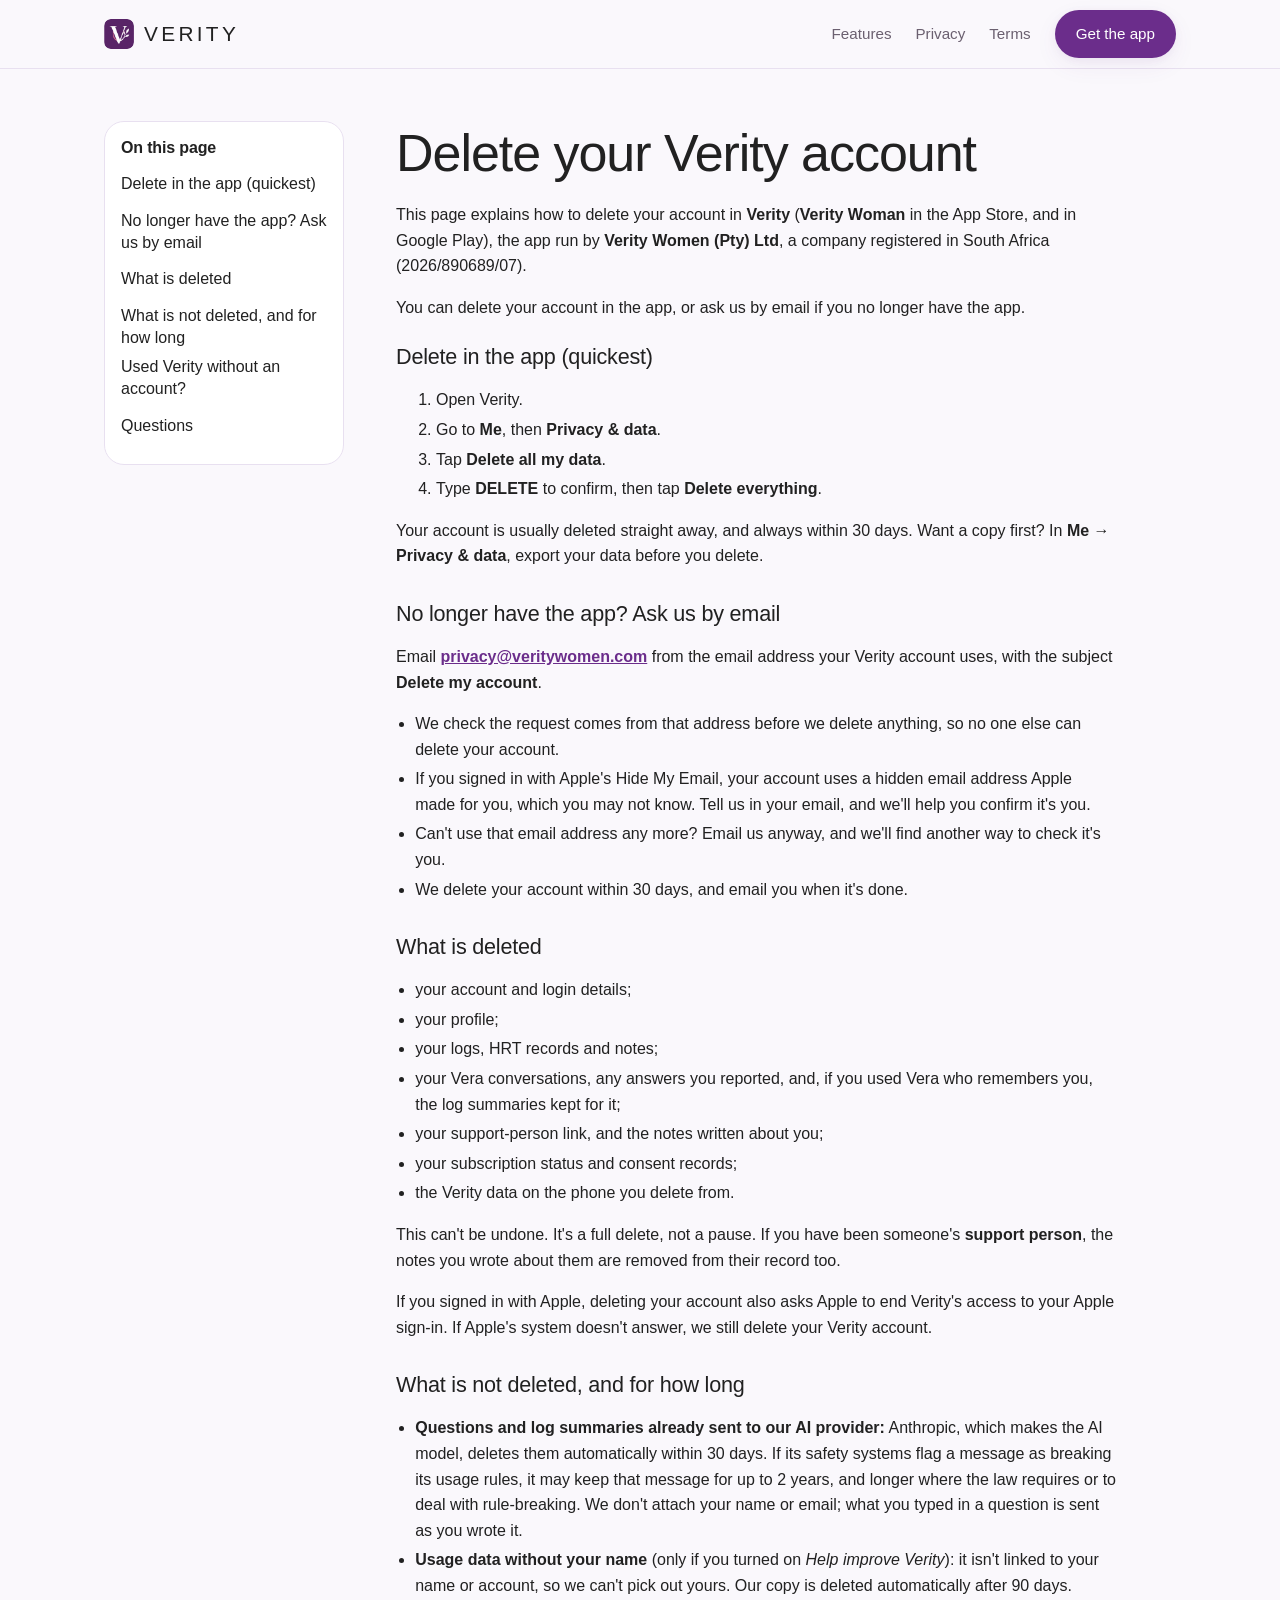
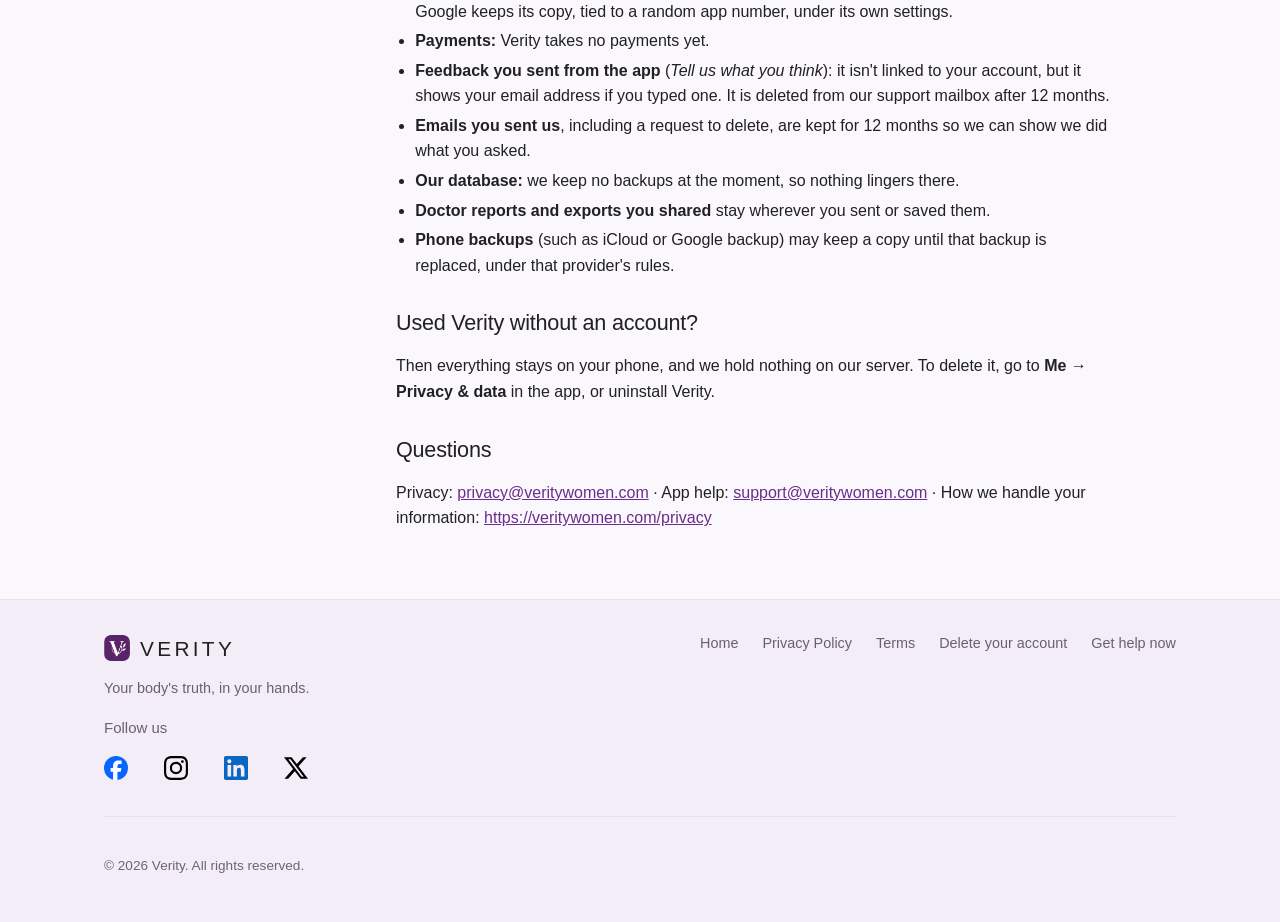
==== commit 8884d43a: "Lens fixes: one footer link and own comment on delete page; contents list numbered once delete-accou" ====
--- a/delete-account/index.html
+++ b/delete-account/index.html
@@ -1,9 +1,12 @@
 <!DOCTYPE html>
 <!--
-  Terms of Use v2 for release 3 (no payments). Source: Lux, 25 Nov 2026 (Terms v2 final) with Lux's
-  27 Nov 2026 release 3 edits. terms.html and terms/index.html must stay identical - change both.
-  The Apple seller note under section 14.1 is live text on purpose; delete it once the App Store
-  account is converted to Verity Women (Pty) Ltd (see the comment beside it).
+  Delete-account page for release 3. Source: Lux, 25 Nov 2026 (delete-account page v3, section 1.5)
+  with Lux's 27 Nov 2026 release 3 edits (no payments, no backups, Anthropic, Apple sign-in).
+  Must be live at veritywomen.com/delete-account before the Android (Google Play) submission.
+  Screen and button names come from the app: "Me -> Privacy & data" is used instead of Lux's
+  "Settings", because the app's tab is called Me. Lux's sentence about another phone still signed
+  in is left out until Lux gives wording (the app does not delete data on that phone).
+  delete-account.html and delete-account/index.html must stay identical - change both.
 -->
 <html lang="en">
 <head>
@@ -148,7 +151,6 @@
           <a href="/privacy/">Privacy Policy</a>
           <a href="/terms/">Terms</a>
           <a href="/delete-account/">Delete your account</a>
-          <a href="/delete-account/">Delete your account</a>
           <a href="/help/">Get help now</a>
         </nav>
       </div>
--- a/styles.css
+++ b/styles.css
@@ -523,10 +523,12 @@
   border: 1px solid var(--separator); border-radius: var(--r-card);
   background: var(--surface-high); padding: var(--s-md);
 }
-.legal-toc h2 { font-size: 0.75rem; text-transform: uppercase; letter-spacing: 0.1em; color: var(--text-light); margin: 0 0 var(--s-sm); }
-.legal-toc ol { margin: 0; padding-left: 1.1em; }
-.legal-toc li { margin: var(--s-xs) 0; }
-.legal-toc a { color: var(--text-second); font-size: 0.9rem; }
+/* Contents list: the headings already carry their numbers, so the list's own numbering is off
+   (it showed "1. 1. Who we are"). Rows are at least 44px tall to tap, text 16px at full contrast. */
+.legal-toc h2 { font-size: 1rem; font-weight: 600; color: var(--text-primary); margin: 0 0 var(--s-xs); }
+.legal-toc ol { margin: 0; padding: 0; list-style: none; }
+.legal-toc li { margin: 0; }
+.legal-toc a { display: flex; align-items: center; min-height: 44px; padding: var(--s-xs) 0; color: var(--text-primary); font-size: 1rem; line-height: 1.35; }
 .legal-body { max-width: 720px; }
 .legal-body h1 { margin-bottom: var(--s-sm); }
 .legal-body h2 { font-size: 1.35rem; margin-top: var(--s-xl); scroll-margin-top: 88px; }
